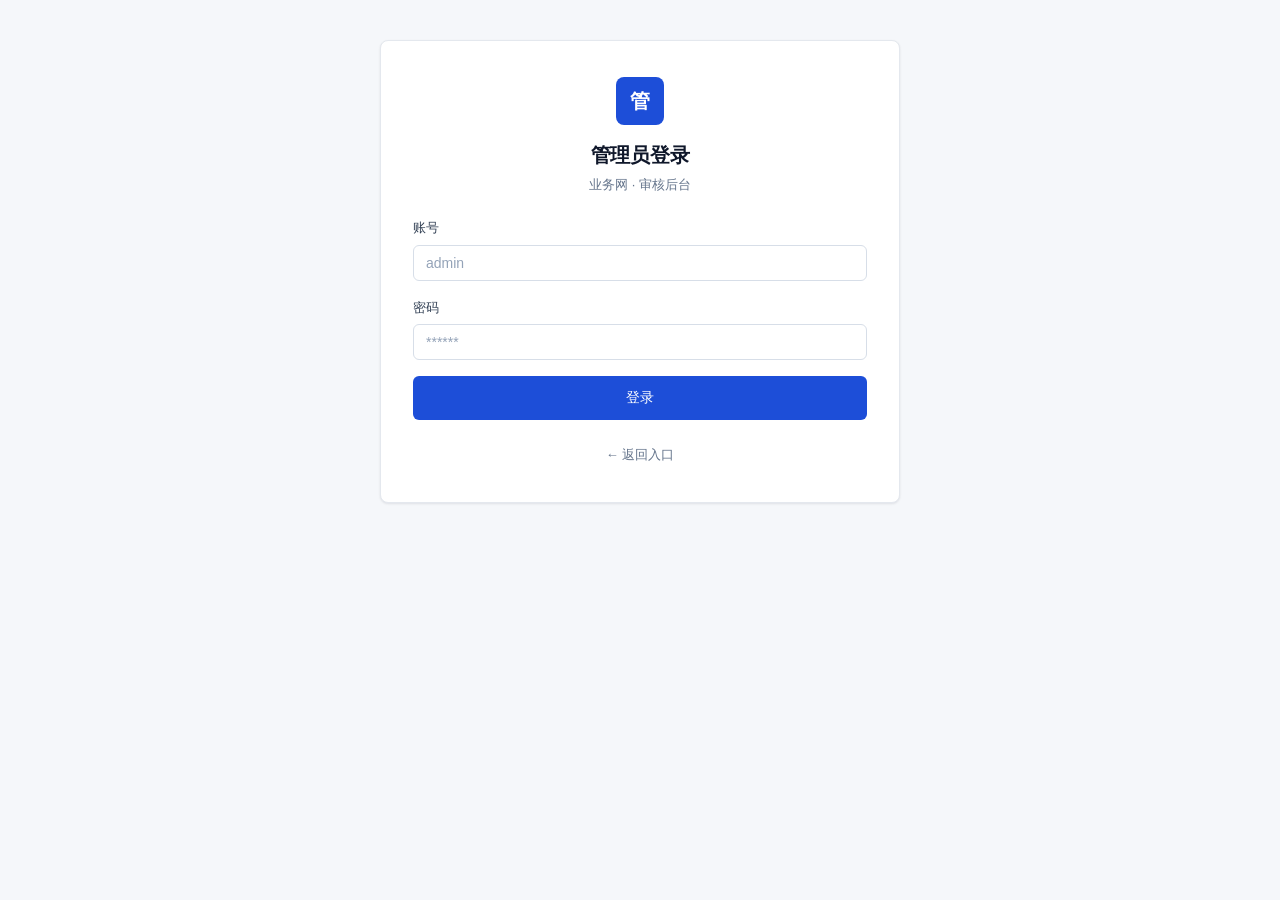
==== admin.html @ f96455c2 "deploy: admin.html" ====
<!DOCTYPE html>
<html lang="zh-CN">
<head>
  <meta charset="UTF-8" />
  <meta name="viewport" content="width=device-width, initial-scale=1.0" />
  <title>业务网 · 管理后台</title>
  <link rel="stylesheet" href="css/style.css?v=3" />
  <script src="config.js"></script>
</head>
<body>
  <!-- 登录 -->
  <div class="wrap-narrow card tight" id="loginBox">
    <div style="text-align:center; margin-bottom: 22px;">
      <div class="logo" style="margin:0 auto 14px;">管</div>
      <h1 class="title">管理员登录</h1>
      <div class="subtitle">业务网 · 审核后台</div>
    </div>
    <div class="field">
      <label>账号</label>
      <input id="username" placeholder="admin" />
    </div>
    <div class="field">
      <label>密码</label>
      <input id="password" type="password" placeholder="******" />
    </div>
    <button class="btn btn-primary btn-block" id="loginBtn">登录</button>
    <div id="loginMsg" class="msg err"></div>
    <div class="foot"><a class="back-link" href="index.html">← 返回入口</a></div>
  </div>

  <!-- 后台 -->
  <div class="wrap card" id="dash" style="display:none">
    <div class="topbar">
      <div class="brandmark">
        <div class="logo">管</div>
        <div>
          <h1 class="title">审核后台</h1>
          <div class="subtitle">当前登录：<span id="who"></span></div>
        </div>
      </div>
      <button class="btn btn-ghost btn-sm" id="logoutBtn">退出登录</button>
    </div>

    <div class="stats" id="stats"></div>

    <div class="tabs">
      <div class="tab active" data-tab="review">一审 · 待审核</div>
      <div class="tab" data-tab="recharge">二审 · 待确认</div>
      <div class="tab" data-tab="all">全部任务</div>
      <div class="tab" data-tab="rates">金额规则</div>
    </div>

    <div id="list" class="task-list"><div class="loading">加载中…</div></div>

    <div id="ratePanel" style="display:none">
      <div class="rate-add">
        <input id="newKw" class="grow" placeholder="关键词，如：数据标注" />
        <input id="newAmt" class="num" type="number" min="0" placeholder="金额（元）" />
        <button class="btn btn-primary btn-sm" id="addRateBtn">添加规则</button>
      </div>
      <div class="subtitle" style="margin-bottom:14px">
        任务类型里含该关键词时，自动按此金额预估；多个关键词命中时取最长的那个。用户端实时显示的就是这里的价格。
      </div>
      <div id="rateList" class="task-list"><div class="loading">加载中…</div></div>
    </div>
  </div>

  <script>
    const STATUS_TEXT = {
      pending_review: '待审核',
      approved: '已通过 · 待充值',
      recharge_pending: '已充值 · 待确认',
      completed: '已完成',
      rejected: '已拒绝'
    };
    let token = localStorage.getItem('biz_admin_token') || '';
    let currentTab = 'review';

    async function api(endpoint, body, needToken) {
      const payload = Object.assign({}, body || {});
      if (needToken && token) payload.token = token;
      const r = await fetch(window.API_BASE, {
        method: 'POST',
        headers: { 'Content-Type': 'application/json' },
        body: JSON.stringify({ endpoint: endpoint, ...payload })
      });
      return r.json();
    }

    function badge(status) {
      return '<span class="badge b-' + status + '">' + (STATUS_TEXT[status] || status) + '</span>';
    }
    function escapeHtml(s) {
      return String(s).replace(/[&<>"']/g, c => ({ '&':'&amp;','<':'&lt;','>':'&gt;','"':'&quot;',"'":'&#39;' }[c]));
    }
    function fmtTime(s) { return s ? new Date(s).toLocaleString('zh-CN', { hour12: false }) : ''; }
    function moneyText(v) { return (v === null || v === undefined || v === '') ? '待评估' : ('¥' + Number(v)); }

    document.getElementById('loginBtn').addEventListener('click', async () => {
      const msg = document.getElementById('loginMsg');
      msg.textContent = '';
      const username = document.getElementById('username').value.trim();
      const password = document.getElementById('password').value;
      const res = await api('login', { username, password });
      if (res.ok) {
        token = res.token;
        localStorage.setItem('biz_admin_token', token);
        showDash(res.username);
      } else {
        msg.textContent = res.msg || '登录失败';
      }
    });

    document.getElementById('logoutBtn').addEventListener('click', () => {
      token = ''; localStorage.removeItem('biz_admin_token');
      document.getElementById('dash').style.display = 'none';
      document.getElementById('loginBox').style.display = 'block';
    });

    document.querySelectorAll('.tab').forEach(t => {
      t.addEventListener('click', () => {
        document.querySelectorAll('.tab').forEach(x => x.classList.remove('active'));
        t.classList.add('active');
        currentTab = t.dataset.tab;
        if (currentTab === 'rates') showRatePanel();
        else { hideRatePanel(); loadTasks(); }
      });
    });

    function showRatePanel() {
      document.getElementById('list').style.display = 'none';
      document.getElementById('ratePanel').style.display = 'block';
      loadRates();
    }
    function hideRatePanel() {
      document.getElementById('list').style.display = '';
      document.getElementById('ratePanel').style.display = 'none';
    }

    function showDash(username) {
      document.getElementById('loginBox').style.display = 'none';
      document.getElementById('dash').style.display = 'block';
      document.getElementById('who').textContent = username;
      loadTasks();
    }

    function filterTasks(tasks) {
      if (currentTab === 'review') return tasks.filter(t => t.status === 'pending_review');
      if (currentTab === 'recharge') return tasks.filter(t => t.status === 'recharge_pending');
      return tasks;
    }

    function renderStats(tasks) {
      const c = { pending_review: 0, recharge_pending: 0, completed: 0 };
      tasks.forEach(t => { if (c[t.status] !== undefined) c[t.status]++; });
      document.getElementById('stats').innerHTML =
        '<div class="stat"><div class="s-num warn">' + c.pending_review + '</div><div class="s-lbl">待一审</div></div>' +
        '<div class="stat"><div class="s-num brand">' + c.recharge_pending + '</div><div class="s-lbl">待二审</div></div>' +
        '<div class="stat"><div class="s-num ok">' + c.completed + '</div><div class="s-lbl">已完成</div></div>';
    }

    function renderTasks(tasks) {
      const box = document.getElementById('list');
      if (!tasks.length) { box.innerHTML = '<div class="empty">暂无相关任务</div>'; return; }
      box.innerHTML = tasks.map(t => {
        let actions = '';
        if (t.status === 'pending_review') {
          actions =
            '<button class="btn btn-green btn-sm" onclick="review(\'' + t.id + '\',\'approve\')">一审通过</button>' +
            '<button class="btn btn-red btn-sm" onclick="review(\'' + t.id + '\',\'reject\')">拒绝</button>';
        } else if (t.status === 'recharge_pending') {
          actions =
            '<button class="btn btn-green btn-sm" onclick="confirmR(\'' + t.id + '\',\'confirm\')">确认充值完成</button>' +
            '<button class="btn btn-red btn-sm" onclick="confirmR(\'' + t.id + '\',\'reject\')">拒绝</button>';
        }
        const note = t.progress_note ? '<div class="note">备注：' + escapeHtml(t.progress_note) + '</div>' : '';
        const amountRow = '<div class="actions">' +
          '<input id="amt-' + t.id + '" type="number" min="0" class="num" placeholder="改金额（留空=待评估）" style="width:190px">' +
          '<button class="btn btn-ghost btn-sm" onclick="setAmount(\'' + t.id + '\')">保存金额</button></div>';
        const progInput = '<div class="actions">' +
          '<input id="pn-' + t.id + '" placeholder="填写进度备注…" style="flex:1; padding:9px 12px">' +
          '<button class="btn btn-ghost btn-sm" onclick="setProgress(\'' + t.id + '\')">保存备注</button></div>';
        return '<div class="task">' +
          '<div class="t-head">' + badge(t.status) + '<span class="t-meta">' + t.id + '</span></div>' +
          '<div class="t-type">' + escapeHtml(t.type) + '</div>' +
          (t.description ? '<div class="t-desc">' + escapeHtml(t.description) + '</div>' : '') +
          '<div class="t-meta">用户：' + t.uid + ' ｜ 联系方式：' + escapeHtml(t.contact || '—') + '</div>' +
          '<div class="t-meta">预估资金：' + moneyText(t.amount) + ' ｜ ' + fmtTime(t.created_at) + '</div>' +
          '<div class="progress-track"><div class="progress-fill" style="width:' + (t.progress || 0) + '%"></div></div>' +
          note + amountRow + progInput +
          (actions ? '<div class="actions">' + actions + '</div>' : '') +
          '</div>';
      }).join('');
    }

    async function review(id, action) {
      if (action === 'reject' && !confirm('确认拒绝该任务？')) return;
      const res = await api('admin/review', { id, action }, true);
      if (res.ok) loadTasks(); else alert(res.msg || '操作失败');
    }
    async function confirmR(id, action) {
      if (action === 'reject' && !confirm('确认拒绝该任务？')) return;
      const res = await api('admin/confirm', { id, action }, true);
      if (res.ok) loadTasks(); else alert(res.msg || '操作失败');
    }
    async function setProgress(id) {
      const note = document.getElementById('pn-' + id).value.trim();
      const res = await api('admin/progress', { id, progressNote: note }, true);
      if (res.ok) loadTasks(); else alert(res.msg || '操作失败');
    }
    async function setAmount(id) {
      const raw = document.getElementById('amt-' + id).value.trim();
      const res = await api('admin/amount', { id, amount: raw === '' ? null : raw }, true);
      if (res.ok) loadTasks(); else alert(res.msg || '操作失败');
    }

    async function loadTasks() {
      const res = await api('admin/tasks', {}, true);
      if (res.ok) {
        renderStats(res.tasks);
        if (currentTab !== 'rates') renderTasks(filterTasks(res.tasks));
      } else {
        document.getElementById('list').innerHTML = '<div class="empty">加载失败，请重新登录</div>';
        token = ''; localStorage.removeItem('biz_admin_token');
      }
    }

    // ---------- 金额规则 ----------
    async function loadRates() {
      const box = document.getElementById('rateList');
      const res = await api('admin/rates', {}, true);
      if (!res.ok) { box.innerHTML = '<div class="empty">加载失败，请重新登录</div>'; return; }
      const rates = res.rates || [];
      if (!rates.length) {
        box.innerHTML = '<div class="empty">还没有规则，先在上面添加一条（例如「数据标注 → 200」）</div>';
        return;
      }
      box.innerHTML = rates.map(r =>
        '<div class="task"><div class="rate-row">' +
          '<input class="grow" id="kw-' + r.id + '" value="' + escapeHtml(r.keyword) + '" />' +
          '<input class="num" id="am-' + r.id + '" type="number" min="0" value="' + Number(r.amount) + '" />' +
          '<button class="btn btn-ghost btn-sm" onclick="saveRate(\'' + r.id + '\')">保存</button>' +
          '<button class="btn btn-red btn-sm" onclick="delRate(\'' + r.id + '\')">删除</button>' +
        '</div></div>'
      ).join('');
    }

    async function addRate() {
      const kw = document.getElementById('newKw').value.trim();
      const amt = document.getElementById('newAmt').value.trim();
      if (!kw) { alert('请填写关键词'); return; }
      if (amt === '') { alert('请填写金额'); return; }
      const res = await api('admin/rate/save', { keyword: kw, amount: amt }, true);
      if (res.ok) {
        document.getElementById('newKw').value = '';
        document.getElementById('newAmt').value = '';
        loadRates();
      } else alert(res.msg || '保存失败');
    }

    async function saveRate(id) {
      const kw = document.getElementById('kw-' + id).value.trim();
      const amt = document.getElementById('am-' + id).value.trim();
      const res = await api('admin/rate/save', { id, keyword: kw, amount: amt }, true);
      if (res.ok) loadRates(); else alert(res.msg || '保存失败');
    }

    async function delRate(id) {
      if (!confirm('确认删除这条规则？')) return;
      const res = await api('admin/rate/delete', { id }, true);
      if (res.ok) loadRates(); else alert(res.msg || '删除失败');
    }

    document.getElementById('addRateBtn').addEventListener('click', addRate);
    document.getElementById('newAmt').addEventListener('keydown', e => { if (e.key === 'Enter') addRate(); });
    document.getElementById('newKw').addEventListener('keydown', e => { if (e.key === 'Enter') addRate(); });

    (async () => {
      if (!token) return;
      const res = await api('admin/tasks', {}, true);
      if (res.ok) showDash('管理员');
    })();

    setInterval(() => { if (token && document.getElementById('dash').style.display !== 'none') loadTasks(); }, 8000);
  </script>
</body>
</html>
---- css/style.css ----
/* =========================================================
   业务网 · 简约商务风
   白底 + 商务蓝 · 细边框 · 小圆角 · 克制阴影
   ========================================================= */
:root {
  --brand: #1d4ed8;
  --brand-700: #1e40af;
  --brand-50: #eef4ff;
  --brand-line: #dbe6ff;

  --bg: #f5f7fa;
  --card: #ffffff;

  --line: #e4e8ee;
  --line-strong: #d7dee8;

  --text: #0f172a;
  --text-2: #334155;
  --muted: #64748b;
  --muted-2: #94a3b8;

  --ok: #0b7f46;
  --ok-bg: #ecfdf5;
  --warn: #b45309;
  --warn-bg: #fff7e6;
  --danger: #c0392b;
  --danger-bg: #fef2f2;

  --r: 8px;
  --shadow: 0 1px 2px rgba(16, 24, 40, .04), 0 1px 3px rgba(16, 24, 40, .06);
  --shadow-lg: 0 4px 12px rgba(16, 24, 40, .07), 0 1px 3px rgba(16, 24, 40, .05);
}

*, *::before, *::after { box-sizing: border-box; }

body {
  margin: 0;
  font-family: -apple-system, BlinkMacSystemFont, "Segoe UI", "PingFang SC",
    "Microsoft YaHei", Roboto, sans-serif;
  font-size: 14px;
  line-height: 1.65;
  color: var(--text);
  background: var(--bg);
  -webkit-font-smoothing: antialiased;
  padding: 40px 16px;
}

/* 入口页：视口垂直居中 */
body.page-entry {
  min-height: 100vh;
  display: flex;
  flex-direction: column;
  justify-content: center;
  align-items: center;
}

/* ---------- 容器 ---------- */
.wrap, .wrap-narrow { width: 100%; margin: 0 auto; }
.wrap { max-width: 1040px; }
.wrap-narrow { max-width: 520px; }

.card {
  background: var(--card);
  border: 1px solid var(--line);
  border-radius: var(--r);
  box-shadow: var(--shadow);
  padding: 32px;
  width: 100%;
}
.card.tight { padding: 36px 32px; }

/* ---------- 品牌 / 标题 ---------- */
.logo {
  width: 48px;
  height: 48px;
  border-radius: 8px;
  background: var(--brand);
  color: #fff;
  font-weight: 700;
  font-size: 20px;
  display: flex;
  align-items: center;
  justify-content: center;
  letter-spacing: .5px;
  flex-shrink: 0;
}
h1, .title {
  font-size: 20px;
  font-weight: 600;
  margin: 0;
  letter-spacing: -.2px;
  color: var(--text);
}
.subtitle { font-size: 13px; color: var(--muted); margin-top: 2px; }

.topbar {
  display: flex;
  align-items: center;
  justify-content: space-between;
  gap: 16px;
  padding-bottom: 20px;
  border-bottom: 1px solid var(--line);
  margin-bottom: 24px;
}
.brandmark { display: flex; align-items: center; gap: 12px; }
.back-link { font-size: 13px; color: var(--muted); text-decoration: none; }
.back-link:hover { color: var(--brand); }

/* ---------- 入口页 ---------- */
.entry-head { text-align: center; margin-bottom: 28px; }
.entry-head .logo { margin: 0 auto 16px; }
.entry-head h1 { font-size: 24px; margin-bottom: 6px; }
.entry-head p { margin: 0; color: var(--muted); font-size: 13px; }

.choices { display: flex; flex-direction: column; gap: 16px; align-items: stretch; }

.choice {
  position: relative;
  display: block;
  width: 100%;
  text-align: left;
  background: var(--card);
  border: 1px solid var(--line);
  border-radius: var(--r);
  padding: 20px 22px;
  cursor: pointer;
  font-family: inherit;
  transition: border-color .15s, box-shadow .15s, background .15s;
}

/* 全新版：主推 —— 蓝色描边 + 柔和外圈 */
.choice-new {
  border: 2px solid var(--brand);
  box-shadow: 0 0 0 4px rgba(29, 78, 216, .07);
  padding: 22px 24px;
}
.choice-new:hover {
  border-color: var(--brand-700);
  box-shadow: 0 0 0 4px rgba(29, 78, 216, .13), 0 6px 16px rgba(29, 78, 216, .12);
}

/* 旧版：缩小 + 弱化 */
.choice-old {
  width: 86%;
  align-self: flex-start;
  padding: 13px 18px;
  background: #fafbfc;
  border-color: #e9edf2;
}
.choice-old:hover { background: #f4f6f9; }
.choice-old .c-title { font-size: 14px; font-weight: 500; color: var(--muted); }
.choice-old .c-desc { font-size: 12px; color: var(--muted-2); margin-top: 2px; }
.choice-old .chips { margin-top: 9px; }

.ribbon {
  position: absolute;
  top: -1px;
  right: -1px;
  font-size: 11px;
  font-weight: 600;
  letter-spacing: .3px;
  padding: 4px 10px;
  border-radius: 0 6px 0 6px;
  background: var(--brand);
  color: #fff;
}
.choice-old .ribbon { background: #e2e8f0; color: #64748b; }

.c-title {
  font-size: 16px;
  font-weight: 600;
  color: var(--text);
  display: flex;
  align-items: center;
  gap: 8px;
}
.c-icon { font-size: 15px; opacity: .9; }
.c-desc { font-size: 13px; color: var(--muted); margin-top: 4px; }

.chips { display: flex; flex-wrap: wrap; gap: 6px; margin-top: 12px; }
.chip {
  font-size: 12px;
  padding: 3px 9px;
  border-radius: 4px;
  background: var(--brand-50);
  color: var(--brand-700);
  border: 1px solid var(--brand-line);
}
.choice-old .chip {
  background: #f1f5f9;
  color: var(--muted);
  border-color: #e9edf2;
}

/* ---------- 小节标题 ---------- */
.section-title {
  font-size: 14px;
  font-weight: 600;
  color: var(--text);
  letter-spacing: .2px;
  margin: 28px 0 12px;
  padding-left: 10px;
  border-left: 3px solid var(--brand);
}
.topbar + .section-title { margin-top: 0; }

/* ---------- 表单 ---------- */
.field { margin-bottom: 16px; }
.field label {
  display: block;
  font-size: 13px;
  font-weight: 500;
  color: var(--text-2);
  margin-bottom: 6px;
}
input, textarea, select {
  width: 100%;
  font-family: inherit;
  font-size: 14px;
  color: var(--text);
  background: #fff;
  border: 1px solid var(--line-strong);
  border-radius: 6px;
  padding: 9px 12px;
  outline: none;
  transition: border-color .15s, box-shadow .15s;
}
input:focus, textarea:focus {
  border-color: var(--brand);
  box-shadow: 0 0 0 3px rgba(29, 78, 216, .1);
}
input::placeholder, textarea::placeholder { color: var(--muted-2); }
textarea { resize: vertical; min-height: 84px; }
.row2 { display: grid; grid-template-columns: 1fr 1fr; gap: 16px; }

/* 预估资金展示块 */
.estimate {
  display: flex;
  align-items: center;
  min-height: 42px;
  padding: 8px 12px;
  font-size: 18px;
  font-weight: 600;
  color: var(--brand);
  background: var(--brand-50);
  border: 1px solid var(--brand-line);
  border-radius: 6px;
}
.estimate.pending {
  font-size: 14px;
  font-weight: 500;
  color: var(--muted-2);
  background: #fafbfc;
  border-color: var(--line);
}

/* ---------- 按钮 ---------- */
.actions { display: flex; align-items: center; gap: 10px; flex-wrap: wrap; }
.btn {
  font-family: inherit;
  font-size: 14px;
  font-weight: 500;
  line-height: 1.4;
  padding: 9px 18px;
  border-radius: 6px;
  border: 1px solid transparent;
  cursor: pointer;
  transition: background .15s, border-color .15s, color .15s;
}
.btn-primary { background: var(--brand); color: #fff; }
.btn-primary:hover { background: var(--brand-700); }
.btn-green { background: #12805c; color: #fff; }
.btn-green:hover { background: #0e6b4d; }
.btn-red { background: #fff; color: var(--danger); border-color: #e8c4c0; }
.btn-red:hover { background: var(--danger-bg); }
.btn-ghost { background: #fff; color: var(--text-2); border-color: var(--line-strong); }
.btn-ghost:hover { background: #f8fafc; border-color: #c3ccd9; }
.btn-sm { font-size: 13px; padding: 6px 12px; }
.btn-block { width: 100%; padding: 11px 18px; }

/* ---------- 消息 ---------- */
.msg { font-size: 13px; }
.msg.ok { color: var(--ok); }
.msg.err { color: var(--danger); }

/* ---------- 任务列表 ---------- */
.task-list { display: flex; flex-direction: column; gap: 12px; }
.loading, .empty {
  font-size: 13px;
  color: var(--muted-2);
  text-align: center;
  padding: 32px 16px;
  background: #fafbfc;
  border: 1px dashed #dfe5ec;
  border-radius: var(--r);
}
.task {
  background: #fff;
  border: 1px solid var(--line);
  border-radius: var(--r);
  padding: 16px 18px;
  transition: border-color .15s, box-shadow .15s;
}
.task:hover { border-color: #cfd8e3; box-shadow: var(--shadow); }

.t-head {
  display: flex;
  align-items: center;
  justify-content: space-between;
  gap: 12px;
  margin-bottom: 8px;
}
.t-type { font-size: 15px; font-weight: 600; color: var(--text); }
.t-desc { font-size: 13px; color: var(--muted); margin-top: 4px; }
.t-meta { font-size: 12px; color: var(--muted-2); }
.note {
  font-size: 12px;
  color: #475569;
  background: #f8fafc;
  border-left: 3px solid #cbd5e1;
  padding: 8px 12px;
  border-radius: 0 4px 4px 0;
  margin-top: 10px;
}

/* ---------- 状态徽章 ---------- */
.badge {
  font-size: 12px;
  font-weight: 500;
  padding: 3px 10px;
  border-radius: 4px;
  white-space: nowrap;
}
.b-pending_review { background: var(--warn-bg); color: var(--warn); }
.b-approved { background: var(--brand-50); color: var(--brand-700); }
.b-recharge_pending { background: #f3f0ff; color: #6d28d9; }
.b-completed { background: var(--ok-bg); color: #047857; }
.b-rejected { background: var(--danger-bg); color: #b91c1c; }

/* ---------- 进度条 ---------- */
.progress-track {
  height: 6px;
  background: #eef1f5;
  border-radius: 3px;
  overflow: hidden;
  margin-top: 12px;
}
.progress-fill {
  height: 100%;
  background: var(--brand);
  border-radius: 3px;
  transition: width .4s ease;
}

/* ---------- 后台统计卡 ---------- */
.stats { display: grid; grid-template-columns: repeat(3, 1fr); gap: 12px; margin-bottom: 24px; }
.stat {
  background: #fafbfc;
  border: 1px solid var(--line);
  border-radius: var(--r);
  padding: 16px 18px;
}
.s-num { font-size: 24px; font-weight: 600; line-height: 1.2; color: var(--text); }
.s-num.warn { color: var(--warn); }
.s-num.brand { color: var(--brand); }
.s-num.ok { color: #047857; }
.s-lbl { font-size: 12px; color: var(--muted); margin-top: 2px; }

/* ---------- 金额规则管理 ---------- */
.rate-add { display: flex; gap: 10px; flex-wrap: wrap; margin-bottom: 16px; }
.rate-add .grow { flex: 1; min-width: 160px; }
.rate-add .num { width: 150px; }
.rate-row { display: flex; gap: 10px; flex-wrap: wrap; align-items: center; }
.rate-row .grow { flex: 1; min-width: 160px; }
.rate-row .num { width: 130px; }

/* ---------- 标签页 ---------- */
.tabs { display: flex; gap: 4px; border-bottom: 1px solid var(--line); margin-bottom: 20px; }
.tab {
  font-size: 13px;
  font-weight: 500;
  color: var(--muted);
  padding: 9px 14px;
  cursor: pointer;
  border-bottom: 2px solid transparent;
  margin-bottom: -1px;
  white-space: nowrap;
  transition: color .15s, border-color .15s;
}
.tab:hover { color: var(--text); }
.tab.active { color: var(--brand); border-bottom-color: var(--brand); }

/* ---------- 旧版内嵌视图 ---------- */
body.page-viewer { padding: 20px 16px; }
.frame-wrap {
  width: 100%;
  height: calc(100vh - 280px);
  min-height: 420px;
  border: 1px solid var(--line);
  border-radius: var(--r);
  overflow: hidden;
  background: #fff;
}
.frame-wrap iframe { width: 100%; height: 100%; border: 0; display: block; }
.frame-tip { font-size: 12px; color: var(--muted-2); margin-top: 10px; text-align: center; }

/* ---------- 页脚 ---------- */
.foot { text-align: center; font-size: 12px; color: var(--muted-2); margin-top: 24px; }

/* ---------- 响应式 ---------- */
@media (max-width: 640px) {
  body { padding: 24px 12px; }
  .card { padding: 22px 18px; }
  .card.tight { padding: 26px 20px; }
  .row2 { grid-template-columns: 1fr; gap: 0; }
  .stats { grid-template-columns: 1fr; gap: 10px; }
  .tabs { overflow-x: auto; }
  .choice-new { padding: 18px; }
  .choice-old { width: 100%; }
  .topbar { flex-direction: column; align-items: flex-start; gap: 10px; }
}
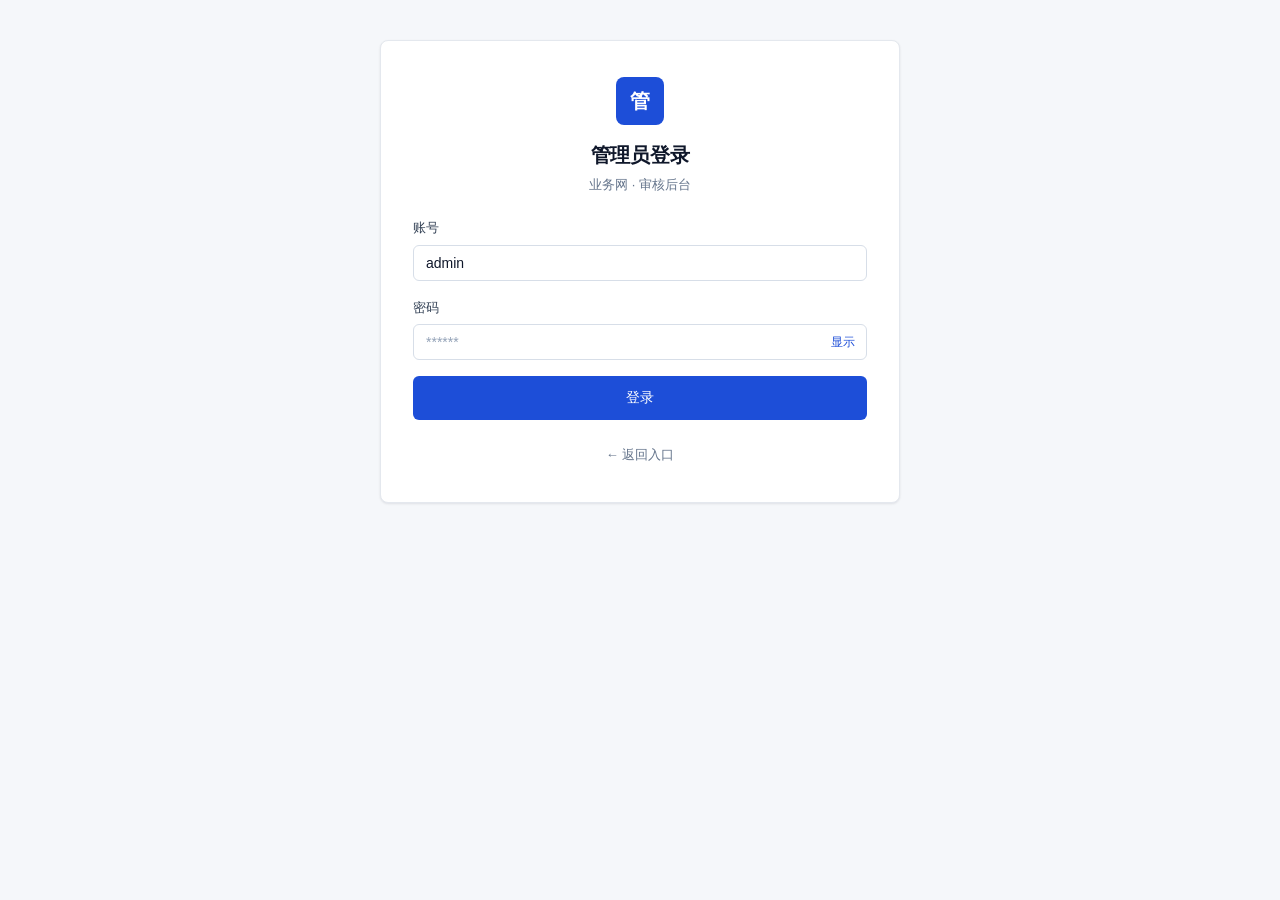
==== commit 87091137: "deploy: 前端更新 2026-09-14 05:50:22" ====
--- a/admin.html
+++ b/admin.html
@@ -4,7 +4,7 @@
   <meta charset="UTF-8" />
   <meta name="viewport" content="width=device-width, initial-scale=1.0" />
   <title>业务网 · 管理后台</title>
-  <link rel="stylesheet" href="css/style.css?v=3" />
+  <link rel="stylesheet" href="css/style.css?v=5" />
   <script src="config.js"></script>
 </head>
 <body>
@@ -17,11 +17,14 @@
     </div>
     <div class="field">
       <label>账号</label>
-      <input id="username" placeholder="admin" />
+      <input id="username" value="admin" placeholder="admin" />
     </div>
     <div class="field">
       <label>密码</label>
-      <input id="password" type="password" placeholder="******" />
+      <div class="pwd">
+        <input id="password" type="password" placeholder="******" />
+        <button type="button" id="pwdToggle" class="pwd-toggle">显示</button>
+      </div>
     </div>
     <button class="btn btn-primary btn-block" id="loginBtn">登录</button>
     <div id="loginMsg" class="msg err"></div>
@@ -87,6 +90,30 @@
       return r.json();
     }
 
+    // ---------- 私有图片：按需换取临时链接并缓存 ----------
+    const signedCache = {};                 // path -> { url, exp }
+    function signedUrl(p) {
+      const c = signedCache[p];
+      return (c && c.exp > Date.now()) ? c.url : '';
+    }
+    async function ensureSigned(tasks) {
+      const need = [];
+      (tasks || []).forEach(t => {
+        (Array.isArray(t.images) ? t.images : []).forEach(p => {
+          const c = signedCache[p];
+          if (!c || c.exp < Date.now() + 60000) need.push(p);
+        });
+      });
+      const uniq = Array.from(new Set(need));
+      if (!uniq.length) return;
+      const res = await api('image/sign', { paths: uniq }, true);
+      if (res.ok && res.urls) {
+        Object.keys(res.urls).forEach(p => {
+          signedCache[p] = { url: res.urls[p], exp: Date.now() + 50 * 60 * 1000 };
+        });
+      }
+    }
+
     function badge(status) {
       return '<span class="badge b-' + status + '">' + (STATUS_TEXT[status] || status) + '</span>';
     }
@@ -95,12 +122,19 @@
     }
     function fmtTime(s) { return s ? new Date(s).toLocaleString('zh-CN', { hour12: false }) : ''; }
     function moneyText(v) { return (v === null || v === undefined || v === '') ? '待评估' : ('¥' + Number(v)); }
+
+    document.getElementById('pwdToggle').addEventListener('click', () => {
+      const el = document.getElementById('password');
+      const show = el.type === 'password';
+      el.type = show ? 'text' : 'password';
+      document.getElementById('pwdToggle').textContent = show ? '隐藏' : '显示';
+    });
 
     document.getElementById('loginBtn').addEventListener('click', async () => {
       const msg = document.getElementById('loginMsg');
       msg.textContent = '';
       const username = document.getElementById('username').value.trim();
-      const password = document.getElementById('password').value;
+      const password = document.getElementById('password').value.trim();
       const res = await api('login', { username, password });
       if (res.ok) {
         token = res.token;
@@ -174,6 +208,15 @@
             '<button class="btn btn-red btn-sm" onclick="confirmR(\'' + t.id + '\',\'reject\')">拒绝</button>';
         }
         const note = t.progress_note ? '<div class="note">备注：' + escapeHtml(t.progress_note) + '</div>' : '';
+        const imgs = Array.isArray(t.images) ? t.images : [];
+        const imgHtml = imgs.length
+          ? '<div class="thumbs">' + imgs.map(p => {
+              const u = signedUrl(p);
+              return u
+                ? '<a class="thumb" href="' + escapeHtml(u) + '" target="_blank" rel="noopener"><img src="' + escapeHtml(u) + '" alt="" /></a>'
+                : '<div class="thumb thumb-wait"></div>';
+            }).join('') + '</div>'
+          : '';
         const amountRow = '<div class="actions">' +
           '<input id="amt-' + t.id + '" type="number" min="0" class="num" placeholder="改金额（留空=待评估）" style="width:190px">' +
           '<button class="btn btn-ghost btn-sm" onclick="setAmount(\'' + t.id + '\')">保存金额</button></div>';
@@ -184,6 +227,7 @@
           '<div class="t-head">' + badge(t.status) + '<span class="t-meta">' + t.id + '</span></div>' +
           '<div class="t-type">' + escapeHtml(t.type) + '</div>' +
           (t.description ? '<div class="t-desc">' + escapeHtml(t.description) + '</div>' : '') +
+          imgHtml +
           '<div class="t-meta">用户：' + t.uid + ' ｜ 联系方式：' + escapeHtml(t.contact || '—') + '</div>' +
           '<div class="t-meta">预估资金：' + moneyText(t.amount) + ' ｜ ' + fmtTime(t.created_at) + '</div>' +
           '<div class="progress-track"><div class="progress-fill" style="width:' + (t.progress || 0) + '%"></div></div>' +
@@ -218,7 +262,10 @@
       const res = await api('admin/tasks', {}, true);
       if (res.ok) {
         renderStats(res.tasks);
-        if (currentTab !== 'rates') renderTasks(filterTasks(res.tasks));
+        if (currentTab !== 'rates') {
+          await ensureSigned(res.tasks);
+          renderTasks(filterTasks(res.tasks));
+        }
       } else {
         document.getElementById('list').innerHTML = '<div class="empty">加载失败，请重新登录</div>';
         token = ''; localStorage.removeItem('biz_admin_token');
--- a/css/style.css
+++ b/css/style.css
@@ -253,6 +253,58 @@
   background: #fafbfc;
   border-color: var(--line);
 }
+
+/* ---------- 图片上传 ---------- */
+.uploader { display: flex; align-items: center; gap: 12px; flex-wrap: wrap; }
+.thumbs { display: flex; flex-wrap: wrap; gap: 10px; margin-top: 12px; }
+.thumb {
+  position: relative;
+  width: 84px;
+  height: 84px;
+  border: 1px solid var(--line);
+  border-radius: 6px;
+  overflow: hidden;
+  background: #fafbfc;
+  display: block;
+}
+.thumb img { width: 100%; height: 100%; object-fit: cover; display: block; }
+a.thumb { transition: border-color .15s, box-shadow .15s; }
+a.thumb:hover { border-color: var(--brand); box-shadow: var(--shadow); }
+.thumb-del {
+  position: absolute;
+  top: 2px;
+  right: 2px;
+  width: 20px;
+  height: 20px;
+  line-height: 1;
+  border: 0;
+  border-radius: 4px;
+  background: rgba(15, 23, 42, .62);
+  color: #fff;
+  font-size: 14px;
+  cursor: pointer;
+  padding: 0;
+}
+.thumb-del:hover { background: rgba(15, 23, 42, .88); }
+.thumb-wait { background: #eef1f5; }
+
+/* ---------- 密码显示切换 ---------- */
+.pwd { position: relative; }
+.pwd input { padding-right: 56px; }
+.pwd-toggle {
+  position: absolute;
+  right: 6px;
+  top: 50%;
+  transform: translateY(-50%);
+  border: 0;
+  background: transparent;
+  color: var(--brand);
+  font-size: 12px;
+  font-family: inherit;
+  cursor: pointer;
+  padding: 4px 6px;
+}
+.pwd-toggle:hover { text-decoration: underline; }
 
 /* ---------- 按钮 ---------- */
 .actions { display: flex; align-items: center; gap: 10px; flex-wrap: wrap; }
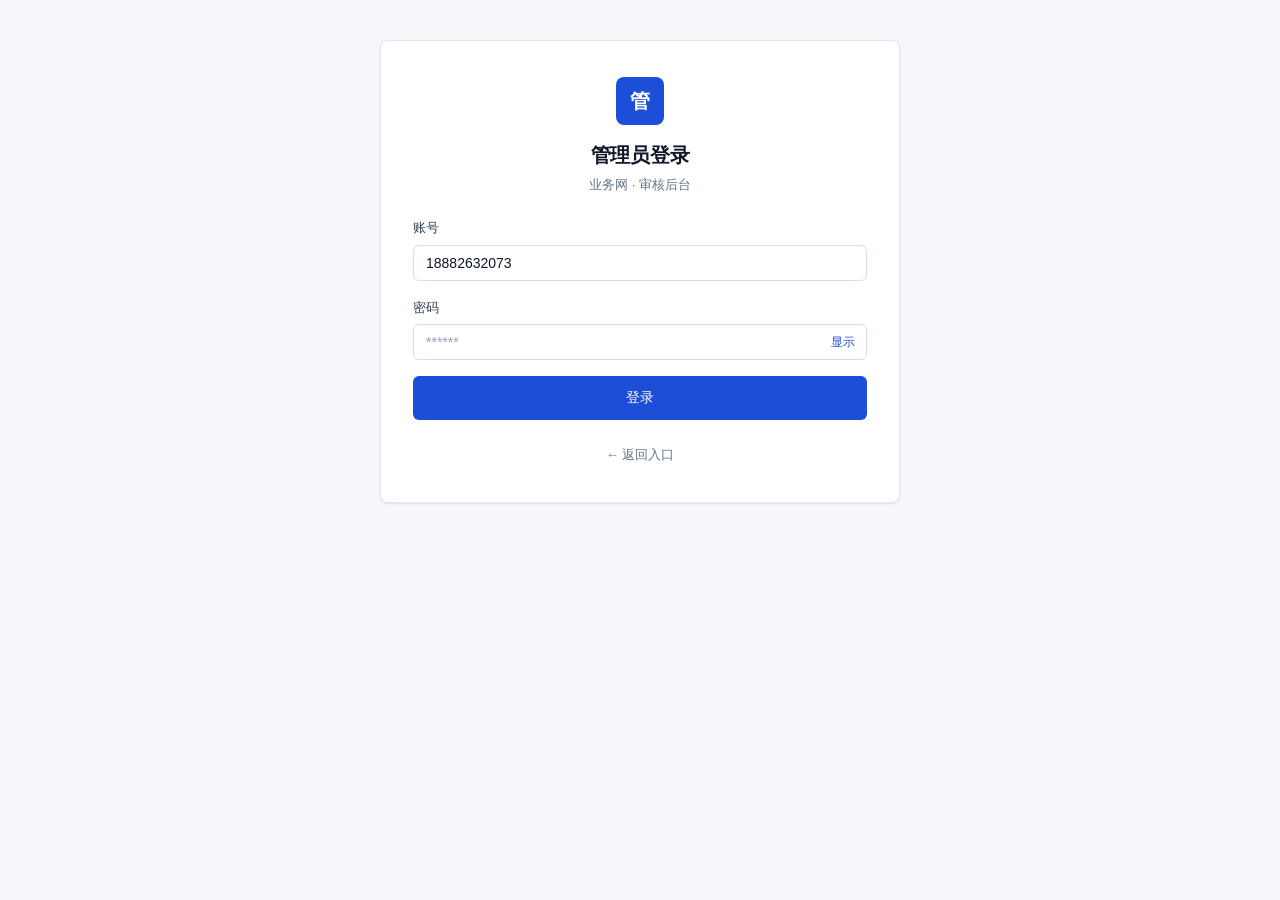
==== commit 7916bdac: "deploy: 前端更新 2026-09-14 06:06:52" ====
--- a/admin.html
+++ b/admin.html
@@ -4,7 +4,7 @@
   <meta charset="UTF-8" />
   <meta name="viewport" content="width=device-width, initial-scale=1.0" />
   <title>业务网 · 管理后台</title>
-  <link rel="stylesheet" href="css/style.css?v=5" />
+  <link rel="stylesheet" href="css/style.css?v=6" />
   <script src="config.js"></script>
 </head>
 <body>
@@ -17,7 +17,7 @@
     </div>
     <div class="field">
       <label>账号</label>
-      <input id="username" value="admin" placeholder="admin" />
+      <input id="username" value="18882632073" placeholder="手机号" />
     </div>
     <div class="field">
       <label>密码</label>
@@ -56,6 +56,25 @@
     <div id="list" class="task-list"><div class="loading">加载中…</div></div>
 
     <div id="ratePanel" style="display:none">
+      <div class="section-title">积分设置</div>
+      <div class="rate-add">
+        <label class="inline-field">每天签到得
+          <input id="setCheckin" class="num" type="number" min="0" />
+          <span>积分</span>
+        </label>
+        <label class="inline-field">
+          <input id="setPerYuan" class="num" type="number" min="1" />
+          <span>积分抵 1 元</span>
+        </label>
+        <label class="inline-field">最高抵扣
+          <input id="setRatio" class="num" type="number" min="0" max="100" />
+          <span>%</span>
+        </label>
+        <button class="btn btn-primary btn-sm" id="saveSettingsBtn">保存</button>
+        <span class="msg ok" id="setMsg"></span>
+      </div>
+
+      <div class="section-title">关键词金额规则</div>
       <div class="rate-add">
         <input id="newKw" class="grow" placeholder="关键词，如：数据标注" />
         <input id="newAmt" class="num" type="number" min="0" placeholder="金额（元）" />
@@ -122,6 +141,13 @@
     }
     function fmtTime(s) { return s ? new Date(s).toLocaleString('zh-CN', { hour12: false }) : ''; }
     function moneyText(v) { return (v === null || v === undefined || v === '') ? '待评估' : ('¥' + Number(v)); }
+    function moneyExtra(t) {
+      const d = Number(t.deduction || 0);
+      const p = Number(t.points_used || 0);
+      if (!d && !p) return '';
+      const pay = (t.amount === null || t.amount === undefined) ? null : Math.round((Number(t.amount) - d) * 100) / 100;
+      return ' ｜ 积分抵扣：-' + d + '（' + p + ' 分）' + (pay === null ? '' : ' ｜ 实付：¥' + pay);
+    }
 
     document.getElementById('pwdToggle').addEventListener('click', () => {
       const el = document.getElementById('password');
@@ -165,6 +191,35 @@
       document.getElementById('list').style.display = 'none';
       document.getElementById('ratePanel').style.display = 'block';
       loadRates();
+      loadSettings();
+    }
+
+    // ---------- 积分设置 ----------
+    async function loadSettings() {
+      const res = await api('admin/settings', {}, true);
+      if (!res.ok) return;
+      const s = res.settings;
+      document.getElementById('setCheckin').value = s.checkin_points;
+      document.getElementById('setPerYuan').value = s.points_per_yuan;
+      document.getElementById('setRatio').value = Math.round(s.max_deduct_ratio * 100);
+    }
+
+    async function saveSettings() {
+      const msg = document.getElementById('setMsg');
+      msg.className = 'msg ok';
+      msg.textContent = '';
+      const res = await api('admin/settings/save', {
+        checkin_points: document.getElementById('setCheckin').value,
+        points_per_yuan: document.getElementById('setPerYuan').value,
+        max_deduct_ratio: document.getElementById('setRatio').value
+      }, true);
+      if (res.ok) {
+        msg.textContent = '已保存';
+        loadSettings();
+      } else {
+        msg.className = 'msg err';
+        msg.textContent = res.msg || '保存失败';
+      }
     }
     function hideRatePanel() {
       document.getElementById('list').style.display = '';
@@ -229,7 +284,7 @@
           (t.description ? '<div class="t-desc">' + escapeHtml(t.description) + '</div>' : '') +
           imgHtml +
           '<div class="t-meta">用户：' + t.uid + ' ｜ 联系方式：' + escapeHtml(t.contact || '—') + '</div>' +
-          '<div class="t-meta">预估资金：' + moneyText(t.amount) + ' ｜ ' + fmtTime(t.created_at) + '</div>' +
+          '<div class="t-meta">预估资金：' + moneyText(t.amount) + moneyExtra(t) + ' ｜ ' + fmtTime(t.created_at) + '</div>' +
           '<div class="progress-track"><div class="progress-fill" style="width:' + (t.progress || 0) + '%"></div></div>' +
           note + amountRow + progInput +
           (actions ? '<div class="actions">' + actions + '</div>' : '') +
@@ -319,6 +374,7 @@
     }
 
     document.getElementById('addRateBtn').addEventListener('click', addRate);
+    document.getElementById('saveSettingsBtn').addEventListener('click', saveSettings);
     document.getElementById('newAmt').addEventListener('keydown', e => { if (e.key === 'Enter') addRate(); });
     document.getElementById('newKw').addEventListener('keydown', e => { if (e.key === 'Enter') addRate(); });
 
--- a/css/style.css
+++ b/css/style.css
@@ -306,6 +306,49 @@
 }
 .pwd-toggle:hover { text-decoration: underline; }
 
+/* ---------- 积分 / 签到 ---------- */
+.points-bar {
+  display: flex;
+  align-items: center;
+  justify-content: space-between;
+  gap: 16px;
+  flex-wrap: wrap;
+  background: var(--brand-50);
+  border: 1px solid var(--brand-line);
+  border-radius: var(--r);
+  padding: 14px 18px;
+}
+.pb-left { display: flex; align-items: baseline; gap: 8px; }
+.pb-num { font-size: 24px; font-weight: 600; color: var(--brand); line-height: 1.1; }
+.pb-lbl { font-size: 13px; color: var(--muted); }
+.pb-right { display: flex; align-items: center; gap: 12px; flex-wrap: wrap; }
+.btn:disabled { opacity: .55; cursor: not-allowed; }
+
+/* 勾选行 */
+.chk { display: flex; align-items: center; gap: 8px; font-weight: 400; cursor: pointer; margin-bottom: 6px; }
+.chk input { width: auto; margin: 0; }
+
+/* 常用类型快捷标签 */
+.quick { display: flex; flex-wrap: wrap; align-items: center; gap: 6px; margin: 4px 0 16px; }
+.q-lbl { font-size: 12px; color: var(--muted-2); }
+.q-chip {
+  font-family: inherit;
+  font-size: 12px;
+  cursor: pointer;
+  padding: 4px 10px;
+  border-radius: 14px;
+  background: #fff;
+  border: 1px solid var(--line-strong);
+  color: var(--text-2);
+  transition: border-color .15s, color .15s, background .15s;
+}
+.q-chip i { font-style: normal; color: var(--muted-2); font-size: 11px; }
+.q-chip:hover { border-color: var(--brand); color: var(--brand); background: var(--brand-50); }
+
+/* 后台行内设置项 */
+.inline-field { display: flex; align-items: center; gap: 6px; font-size: 13px; color: var(--text-2); }
+.inline-field input { width: 88px; padding: 6px 8px; }
+
 /* ---------- 按钮 ---------- */
 .actions { display: flex; align-items: center; gap: 10px; flex-wrap: wrap; }
 .btn {
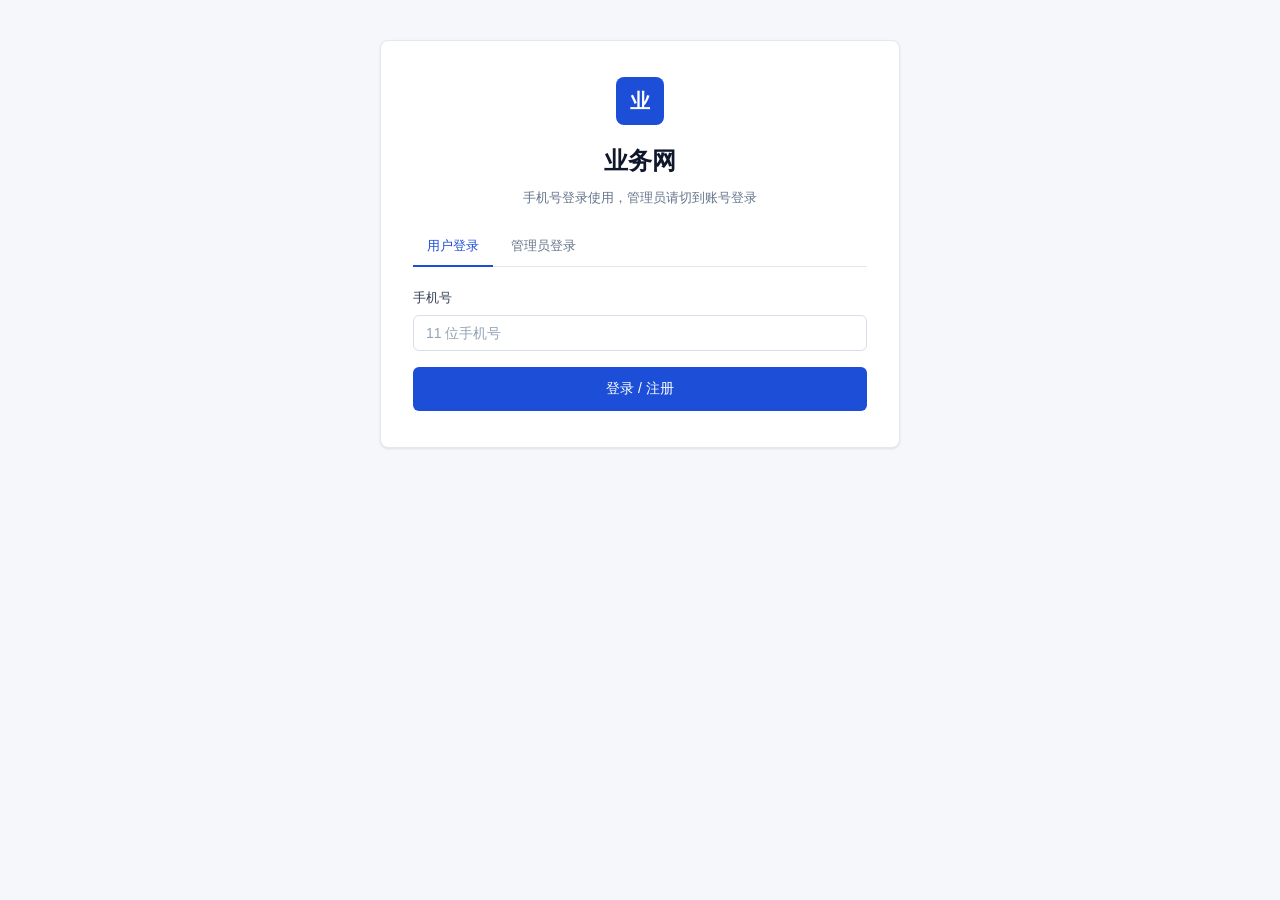
==== commit 2ca25b7c: "deploy: 前端更新 2026-09-14 07:37:52" ====
--- a/admin.html
+++ b/admin.html
@@ -2,389 +2,11 @@
 <html lang="zh-CN">
 <head>
   <meta charset="UTF-8" />
-  <meta name="viewport" content="width=device-width, initial-scale=1.0" />
-  <title>业务网 · 管理后台</title>
-  <link rel="stylesheet" href="css/style.css?v=6" />
-  <script src="config.js"></script>
+  <meta http-equiv="refresh" content="0;url=index.html" />
+  <title>业务网 · 跳转中</title>
 </head>
 <body>
-  <!-- 登录 -->
-  <div class="wrap-narrow card tight" id="loginBox">
-    <div style="text-align:center; margin-bottom: 22px;">
-      <div class="logo" style="margin:0 auto 14px;">管</div>
-      <h1 class="title">管理员登录</h1>
-      <div class="subtitle">业务网 · 审核后台</div>
-    </div>
-    <div class="field">
-      <label>账号</label>
-      <input id="username" value="18882632073" placeholder="手机号" />
-    </div>
-    <div class="field">
-      <label>密码</label>
-      <div class="pwd">
-        <input id="password" type="password" placeholder="******" />
-        <button type="button" id="pwdToggle" class="pwd-toggle">显示</button>
-      </div>
-    </div>
-    <button class="btn btn-primary btn-block" id="loginBtn">登录</button>
-    <div id="loginMsg" class="msg err"></div>
-    <div class="foot"><a class="back-link" href="index.html">← 返回入口</a></div>
-  </div>
-
-  <!-- 后台 -->
-  <div class="wrap card" id="dash" style="display:none">
-    <div class="topbar">
-      <div class="brandmark">
-        <div class="logo">管</div>
-        <div>
-          <h1 class="title">审核后台</h1>
-          <div class="subtitle">当前登录：<span id="who"></span></div>
-        </div>
-      </div>
-      <button class="btn btn-ghost btn-sm" id="logoutBtn">退出登录</button>
-    </div>
-
-    <div class="stats" id="stats"></div>
-
-    <div class="tabs">
-      <div class="tab active" data-tab="review">一审 · 待审核</div>
-      <div class="tab" data-tab="recharge">二审 · 待确认</div>
-      <div class="tab" data-tab="all">全部任务</div>
-      <div class="tab" data-tab="rates">金额规则</div>
-    </div>
-
-    <div id="list" class="task-list"><div class="loading">加载中…</div></div>
-
-    <div id="ratePanel" style="display:none">
-      <div class="section-title">积分设置</div>
-      <div class="rate-add">
-        <label class="inline-field">每天签到得
-          <input id="setCheckin" class="num" type="number" min="0" />
-          <span>积分</span>
-        </label>
-        <label class="inline-field">
-          <input id="setPerYuan" class="num" type="number" min="1" />
-          <span>积分抵 1 元</span>
-        </label>
-        <label class="inline-field">最高抵扣
-          <input id="setRatio" class="num" type="number" min="0" max="100" />
-          <span>%</span>
-        </label>
-        <button class="btn btn-primary btn-sm" id="saveSettingsBtn">保存</button>
-        <span class="msg ok" id="setMsg"></span>
-      </div>
-
-      <div class="section-title">关键词金额规则</div>
-      <div class="rate-add">
-        <input id="newKw" class="grow" placeholder="关键词，如：数据标注" />
-        <input id="newAmt" class="num" type="number" min="0" placeholder="金额（元）" />
-        <button class="btn btn-primary btn-sm" id="addRateBtn">添加规则</button>
-      </div>
-      <div class="subtitle" style="margin-bottom:14px">
-        任务类型里含该关键词时，自动按此金额预估；多个关键词命中时取最长的那个。用户端实时显示的就是这里的价格。
-      </div>
-      <div id="rateList" class="task-list"><div class="loading">加载中…</div></div>
-    </div>
-  </div>
-
-  <script>
-    const STATUS_TEXT = {
-      pending_review: '待审核',
-      approved: '已通过 · 待充值',
-      recharge_pending: '已充值 · 待确认',
-      completed: '已完成',
-      rejected: '已拒绝'
-    };
-    let token = localStorage.getItem('biz_admin_token') || '';
-    let currentTab = 'review';
-
-    async function api(endpoint, body, needToken) {
-      const payload = Object.assign({}, body || {});
-      if (needToken && token) payload.token = token;
-      const r = await fetch(window.API_BASE, {
-        method: 'POST',
-        headers: { 'Content-Type': 'application/json' },
-        body: JSON.stringify({ endpoint: endpoint, ...payload })
-      });
-      return r.json();
-    }
-
-    // ---------- 私有图片：按需换取临时链接并缓存 ----------
-    const signedCache = {};                 // path -> { url, exp }
-    function signedUrl(p) {
-      const c = signedCache[p];
-      return (c && c.exp > Date.now()) ? c.url : '';
-    }
-    async function ensureSigned(tasks) {
-      const need = [];
-      (tasks || []).forEach(t => {
-        (Array.isArray(t.images) ? t.images : []).forEach(p => {
-          const c = signedCache[p];
-          if (!c || c.exp < Date.now() + 60000) need.push(p);
-        });
-      });
-      const uniq = Array.from(new Set(need));
-      if (!uniq.length) return;
-      const res = await api('image/sign', { paths: uniq }, true);
-      if (res.ok && res.urls) {
-        Object.keys(res.urls).forEach(p => {
-          signedCache[p] = { url: res.urls[p], exp: Date.now() + 50 * 60 * 1000 };
-        });
-      }
-    }
-
-    function badge(status) {
-      return '<span class="badge b-' + status + '">' + (STATUS_TEXT[status] || status) + '</span>';
-    }
-    function escapeHtml(s) {
-      return String(s).replace(/[&<>"']/g, c => ({ '&':'&amp;','<':'&lt;','>':'&gt;','"':'&quot;',"'":'&#39;' }[c]));
-    }
-    function fmtTime(s) { return s ? new Date(s).toLocaleString('zh-CN', { hour12: false }) : ''; }
-    function moneyText(v) { return (v === null || v === undefined || v === '') ? '待评估' : ('¥' + Number(v)); }
-    function moneyExtra(t) {
-      const d = Number(t.deduction || 0);
-      const p = Number(t.points_used || 0);
-      if (!d && !p) return '';
-      const pay = (t.amount === null || t.amount === undefined) ? null : Math.round((Number(t.amount) - d) * 100) / 100;
-      return ' ｜ 积分抵扣：-' + d + '（' + p + ' 分）' + (pay === null ? '' : ' ｜ 实付：¥' + pay);
-    }
-
-    document.getElementById('pwdToggle').addEventListener('click', () => {
-      const el = document.getElementById('password');
-      const show = el.type === 'password';
-      el.type = show ? 'text' : 'password';
-      document.getElementById('pwdToggle').textContent = show ? '隐藏' : '显示';
-    });
-
-    document.getElementById('loginBtn').addEventListener('click', async () => {
-      const msg = document.getElementById('loginMsg');
-      msg.textContent = '';
-      const username = document.getElementById('username').value.trim();
-      const password = document.getElementById('password').value.trim();
-      const res = await api('login', { username, password });
-      if (res.ok) {
-        token = res.token;
-        localStorage.setItem('biz_admin_token', token);
-        showDash(res.username);
-      } else {
-        msg.textContent = res.msg || '登录失败';
-      }
-    });
-
-    document.getElementById('logoutBtn').addEventListener('click', () => {
-      token = ''; localStorage.removeItem('biz_admin_token');
-      document.getElementById('dash').style.display = 'none';
-      document.getElementById('loginBox').style.display = 'block';
-    });
-
-    document.querySelectorAll('.tab').forEach(t => {
-      t.addEventListener('click', () => {
-        document.querySelectorAll('.tab').forEach(x => x.classList.remove('active'));
-        t.classList.add('active');
-        currentTab = t.dataset.tab;
-        if (currentTab === 'rates') showRatePanel();
-        else { hideRatePanel(); loadTasks(); }
-      });
-    });
-
-    function showRatePanel() {
-      document.getElementById('list').style.display = 'none';
-      document.getElementById('ratePanel').style.display = 'block';
-      loadRates();
-      loadSettings();
-    }
-
-    // ---------- 积分设置 ----------
-    async function loadSettings() {
-      const res = await api('admin/settings', {}, true);
-      if (!res.ok) return;
-      const s = res.settings;
-      document.getElementById('setCheckin').value = s.checkin_points;
-      document.getElementById('setPerYuan').value = s.points_per_yuan;
-      document.getElementById('setRatio').value = Math.round(s.max_deduct_ratio * 100);
-    }
-
-    async function saveSettings() {
-      const msg = document.getElementById('setMsg');
-      msg.className = 'msg ok';
-      msg.textContent = '';
-      const res = await api('admin/settings/save', {
-        checkin_points: document.getElementById('setCheckin').value,
-        points_per_yuan: document.getElementById('setPerYuan').value,
-        max_deduct_ratio: document.getElementById('setRatio').value
-      }, true);
-      if (res.ok) {
-        msg.textContent = '已保存';
-        loadSettings();
-      } else {
-        msg.className = 'msg err';
-        msg.textContent = res.msg || '保存失败';
-      }
-    }
-    function hideRatePanel() {
-      document.getElementById('list').style.display = '';
-      document.getElementById('ratePanel').style.display = 'none';
-    }
-
-    function showDash(username) {
-      document.getElementById('loginBox').style.display = 'none';
-      document.getElementById('dash').style.display = 'block';
-      document.getElementById('who').textContent = username;
-      loadTasks();
-    }
-
-    function filterTasks(tasks) {
-      if (currentTab === 'review') return tasks.filter(t => t.status === 'pending_review');
-      if (currentTab === 'recharge') return tasks.filter(t => t.status === 'recharge_pending');
-      return tasks;
-    }
-
-    function renderStats(tasks) {
-      const c = { pending_review: 0, recharge_pending: 0, completed: 0 };
-      tasks.forEach(t => { if (c[t.status] !== undefined) c[t.status]++; });
-      document.getElementById('stats').innerHTML =
-        '<div class="stat"><div class="s-num warn">' + c.pending_review + '</div><div class="s-lbl">待一审</div></div>' +
-        '<div class="stat"><div class="s-num brand">' + c.recharge_pending + '</div><div class="s-lbl">待二审</div></div>' +
-        '<div class="stat"><div class="s-num ok">' + c.completed + '</div><div class="s-lbl">已完成</div></div>';
-    }
-
-    function renderTasks(tasks) {
-      const box = document.getElementById('list');
-      if (!tasks.length) { box.innerHTML = '<div class="empty">暂无相关任务</div>'; return; }
-      box.innerHTML = tasks.map(t => {
-        let actions = '';
-        if (t.status === 'pending_review') {
-          actions =
-            '<button class="btn btn-green btn-sm" onclick="review(\'' + t.id + '\',\'approve\')">一审通过</button>' +
-            '<button class="btn btn-red btn-sm" onclick="review(\'' + t.id + '\',\'reject\')">拒绝</button>';
-        } else if (t.status === 'recharge_pending') {
-          actions =
-            '<button class="btn btn-green btn-sm" onclick="confirmR(\'' + t.id + '\',\'confirm\')">确认充值完成</button>' +
-            '<button class="btn btn-red btn-sm" onclick="confirmR(\'' + t.id + '\',\'reject\')">拒绝</button>';
-        }
-        const note = t.progress_note ? '<div class="note">备注：' + escapeHtml(t.progress_note) + '</div>' : '';
-        const imgs = Array.isArray(t.images) ? t.images : [];
-        const imgHtml = imgs.length
-          ? '<div class="thumbs">' + imgs.map(p => {
-              const u = signedUrl(p);
-              return u
-                ? '<a class="thumb" href="' + escapeHtml(u) + '" target="_blank" rel="noopener"><img src="' + escapeHtml(u) + '" alt="" /></a>'
-                : '<div class="thumb thumb-wait"></div>';
-            }).join('') + '</div>'
-          : '';
-        const amountRow = '<div class="actions">' +
-          '<input id="amt-' + t.id + '" type="number" min="0" class="num" placeholder="改金额（留空=待评估）" style="width:190px">' +
-          '<button class="btn btn-ghost btn-sm" onclick="setAmount(\'' + t.id + '\')">保存金额</button></div>';
-        const progInput = '<div class="actions">' +
-          '<input id="pn-' + t.id + '" placeholder="填写进度备注…" style="flex:1; padding:9px 12px">' +
-          '<button class="btn btn-ghost btn-sm" onclick="setProgress(\'' + t.id + '\')">保存备注</button></div>';
-        return '<div class="task">' +
-          '<div class="t-head">' + badge(t.status) + '<span class="t-meta">' + t.id + '</span></div>' +
-          '<div class="t-type">' + escapeHtml(t.type) + '</div>' +
-          (t.description ? '<div class="t-desc">' + escapeHtml(t.description) + '</div>' : '') +
-          imgHtml +
-          '<div class="t-meta">用户：' + t.uid + ' ｜ 联系方式：' + escapeHtml(t.contact || '—') + '</div>' +
-          '<div class="t-meta">预估资金：' + moneyText(t.amount) + moneyExtra(t) + ' ｜ ' + fmtTime(t.created_at) + '</div>' +
-          '<div class="progress-track"><div class="progress-fill" style="width:' + (t.progress || 0) + '%"></div></div>' +
-          note + amountRow + progInput +
-          (actions ? '<div class="actions">' + actions + '</div>' : '') +
-          '</div>';
-      }).join('');
-    }
-
-    async function review(id, action) {
-      if (action === 'reject' && !confirm('确认拒绝该任务？')) return;
-      const res = await api('admin/review', { id, action }, true);
-      if (res.ok) loadTasks(); else alert(res.msg || '操作失败');
-    }
-    async function confirmR(id, action) {
-      if (action === 'reject' && !confirm('确认拒绝该任务？')) return;
-      const res = await api('admin/confirm', { id, action }, true);
-      if (res.ok) loadTasks(); else alert(res.msg || '操作失败');
-    }
-    async function setProgress(id) {
-      const note = document.getElementById('pn-' + id).value.trim();
-      const res = await api('admin/progress', { id, progressNote: note }, true);
-      if (res.ok) loadTasks(); else alert(res.msg || '操作失败');
-    }
-    async function setAmount(id) {
-      const raw = document.getElementById('amt-' + id).value.trim();
-      const res = await api('admin/amount', { id, amount: raw === '' ? null : raw }, true);
-      if (res.ok) loadTasks(); else alert(res.msg || '操作失败');
-    }
-
-    async function loadTasks() {
-      const res = await api('admin/tasks', {}, true);
-      if (res.ok) {
-        renderStats(res.tasks);
-        if (currentTab !== 'rates') {
-          await ensureSigned(res.tasks);
-          renderTasks(filterTasks(res.tasks));
-        }
-      } else {
-        document.getElementById('list').innerHTML = '<div class="empty">加载失败，请重新登录</div>';
-        token = ''; localStorage.removeItem('biz_admin_token');
-      }
-    }
-
-    // ---------- 金额规则 ----------
-    async function loadRates() {
-      const box = document.getElementById('rateList');
-      const res = await api('admin/rates', {}, true);
-      if (!res.ok) { box.innerHTML = '<div class="empty">加载失败，请重新登录</div>'; return; }
-      const rates = res.rates || [];
-      if (!rates.length) {
-        box.innerHTML = '<div class="empty">还没有规则，先在上面添加一条（例如「数据标注 → 200」）</div>';
-        return;
-      }
-      box.innerHTML = rates.map(r =>
-        '<div class="task"><div class="rate-row">' +
-          '<input class="grow" id="kw-' + r.id + '" value="' + escapeHtml(r.keyword) + '" />' +
-          '<input class="num" id="am-' + r.id + '" type="number" min="0" value="' + Number(r.amount) + '" />' +
-          '<button class="btn btn-ghost btn-sm" onclick="saveRate(\'' + r.id + '\')">保存</button>' +
-          '<button class="btn btn-red btn-sm" onclick="delRate(\'' + r.id + '\')">删除</button>' +
-        '</div></div>'
-      ).join('');
-    }
-
-    async function addRate() {
-      const kw = document.getElementById('newKw').value.trim();
-      const amt = document.getElementById('newAmt').value.trim();
-      if (!kw) { alert('请填写关键词'); return; }
-      if (amt === '') { alert('请填写金额'); return; }
-      const res = await api('admin/rate/save', { keyword: kw, amount: amt }, true);
-      if (res.ok) {
-        document.getElementById('newKw').value = '';
-        document.getElementById('newAmt').value = '';
-        loadRates();
-      } else alert(res.msg || '保存失败');
-    }
-
-    async function saveRate(id) {
-      const kw = document.getElementById('kw-' + id).value.trim();
-      const amt = document.getElementById('am-' + id).value.trim();
-      const res = await api('admin/rate/save', { id, keyword: kw, amount: amt }, true);
-      if (res.ok) loadRates(); else alert(res.msg || '保存失败');
-    }
-
-    async function delRate(id) {
-      if (!confirm('确认删除这条规则？')) return;
-      const res = await api('admin/rate/delete', { id }, true);
-      if (res.ok) loadRates(); else alert(res.msg || '删除失败');
-    }
-
-    document.getElementById('addRateBtn').addEventListener('click', addRate);
-    document.getElementById('saveSettingsBtn').addEventListener('click', saveSettings);
-    document.getElementById('newAmt').addEventListener('keydown', e => { if (e.key === 'Enter') addRate(); });
-    document.getElementById('newKw').addEventListener('keydown', e => { if (e.key === 'Enter') addRate(); });
-
-    (async () => {
-      if (!token) return;
-      const res = await api('admin/tasks', {}, true);
-      if (res.ok) showDash('管理员');
-    })();
-
-    setInterval(() => { if (token && document.getElementById('dash').style.display !== 'none') loadTasks(); }, 8000);
-  </script>
+  <script>location.href = 'index.html';</script>
+  <p style="text-align:center;margin-top:48px;color:#888">正在跳转到统一工作台…</p>
 </body>
 </html>
